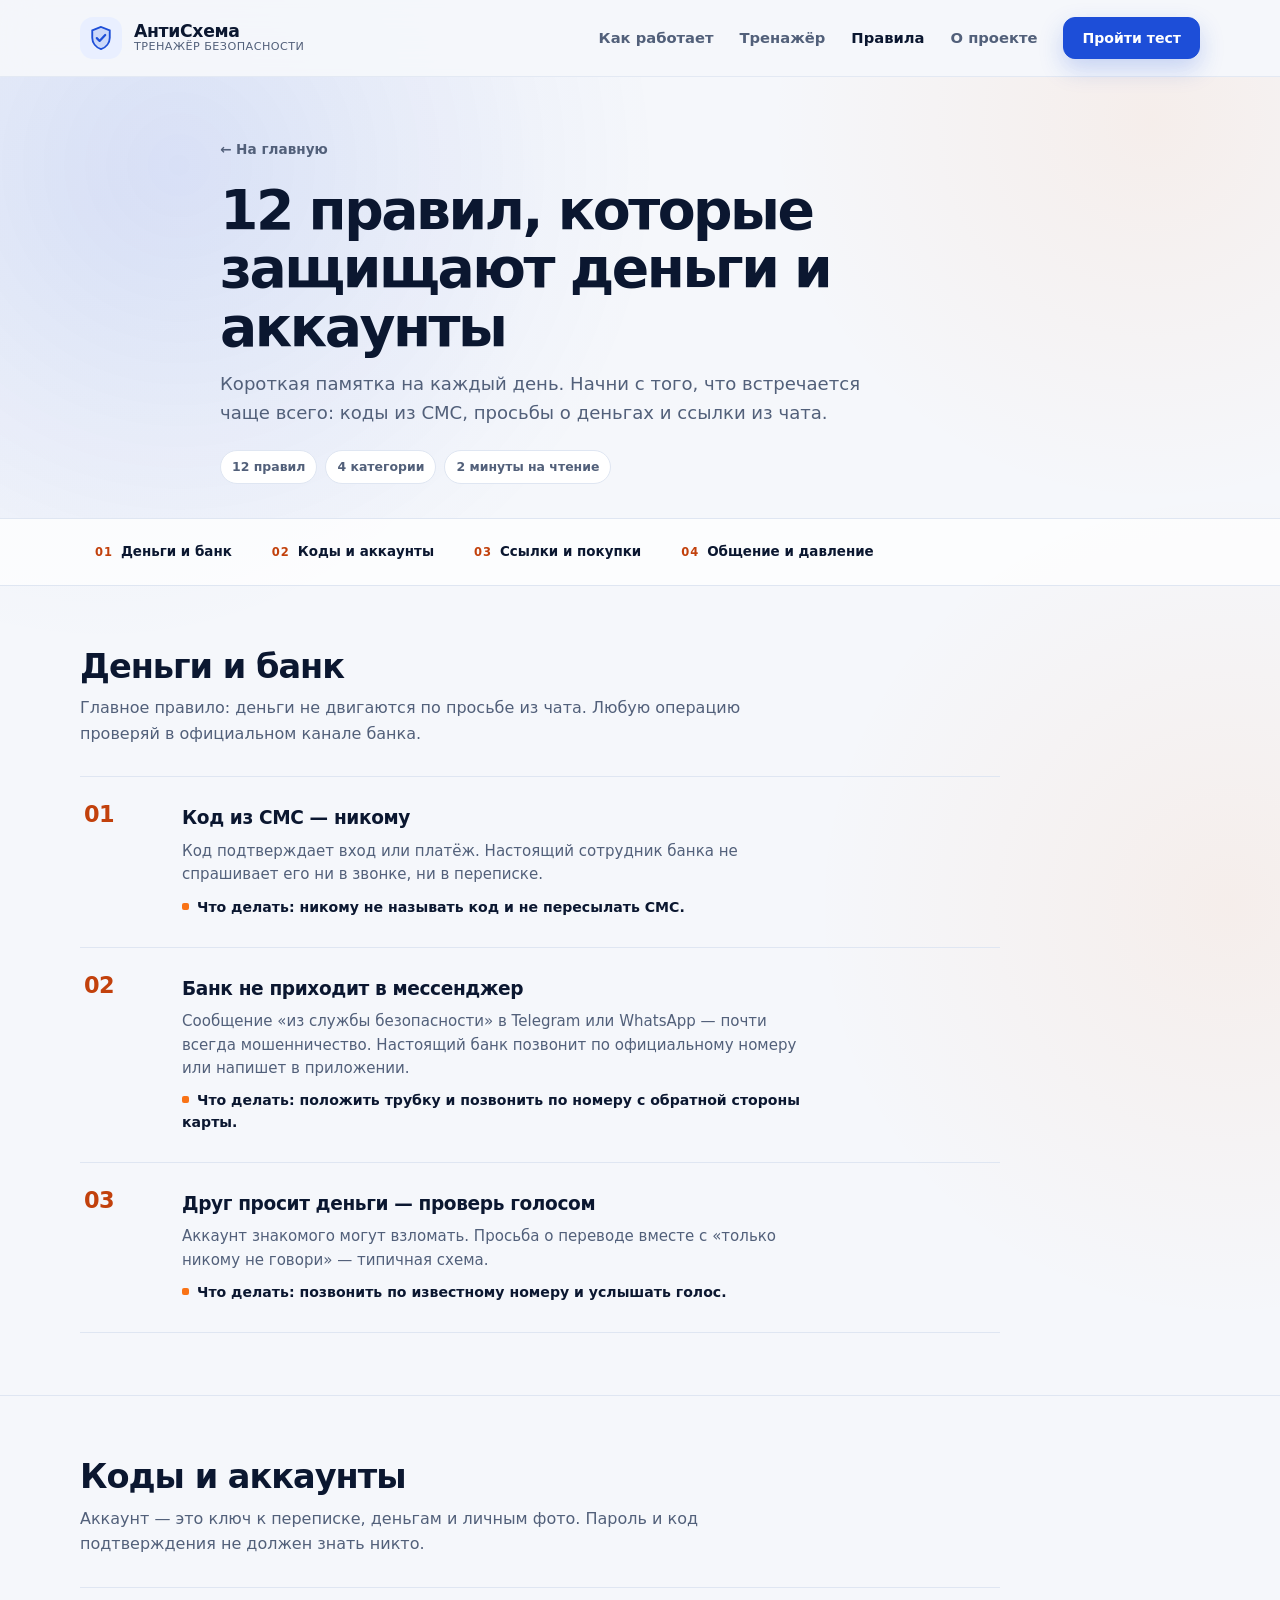
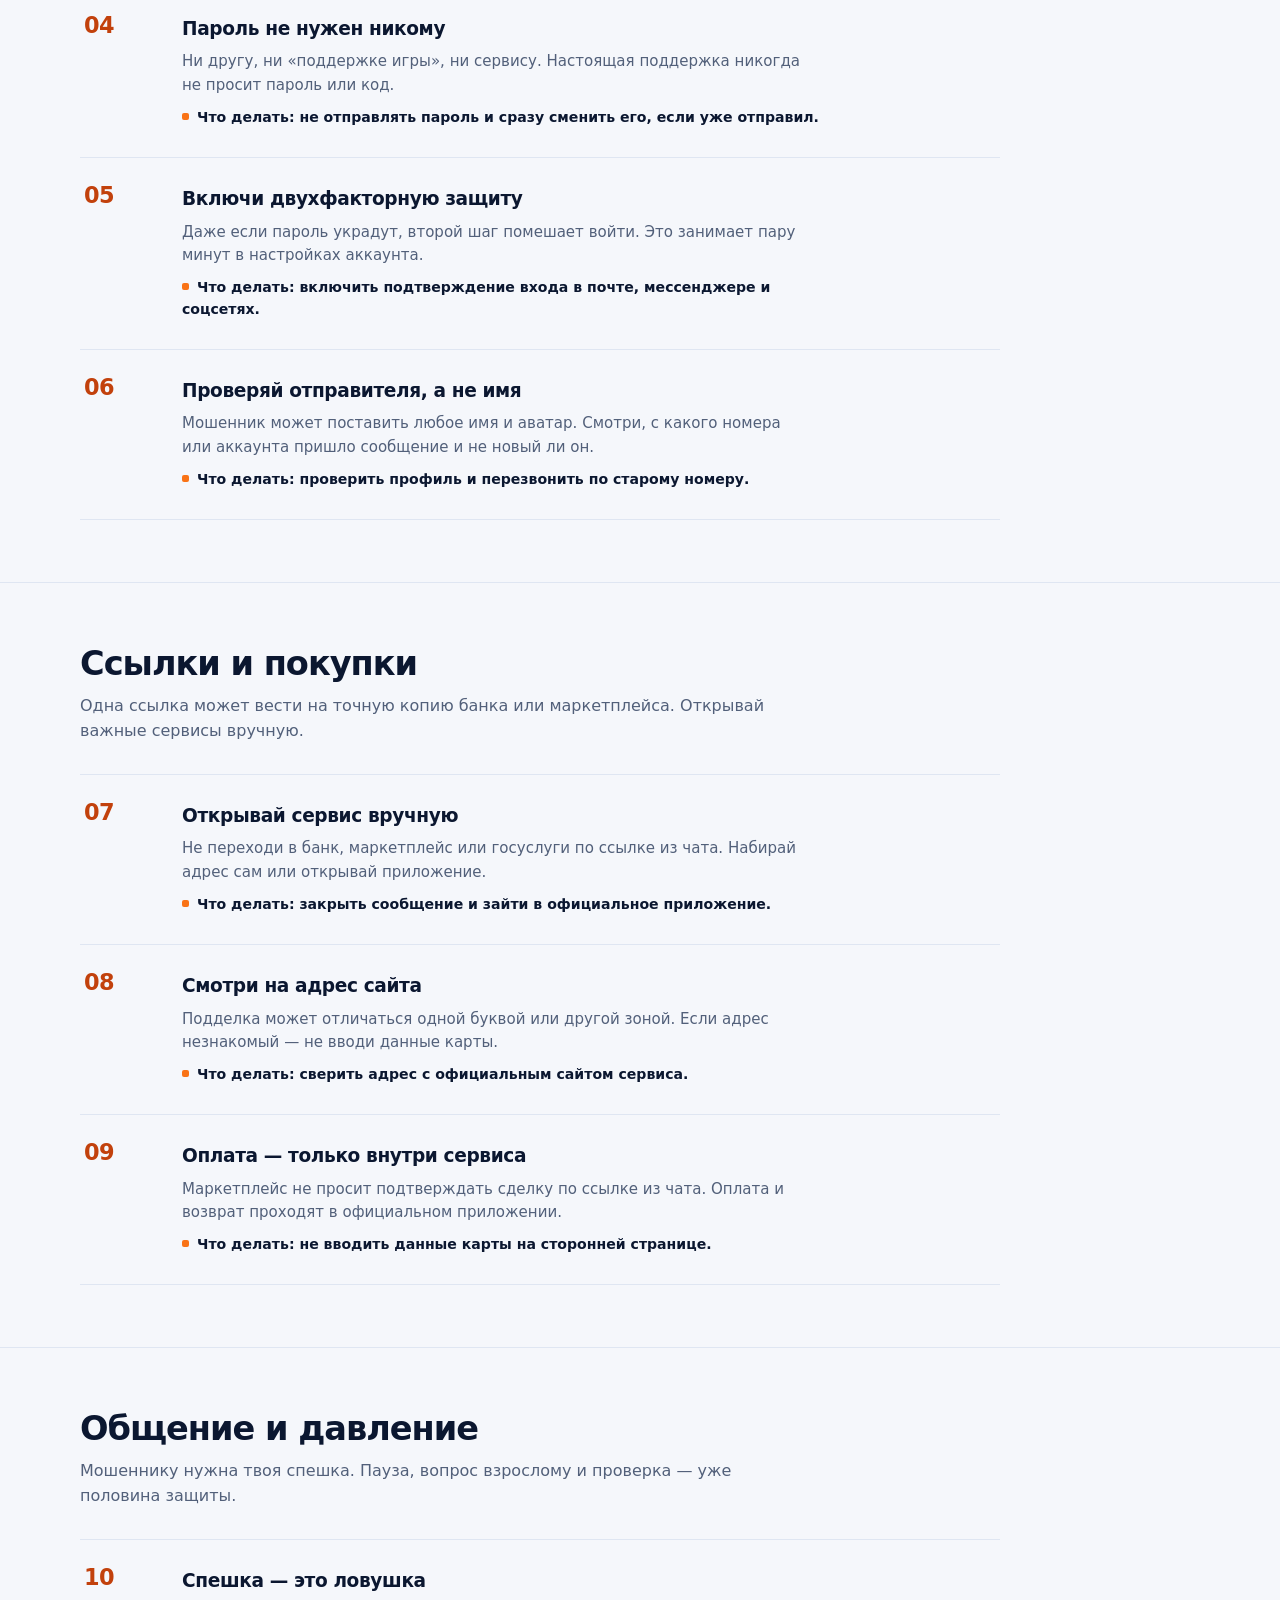
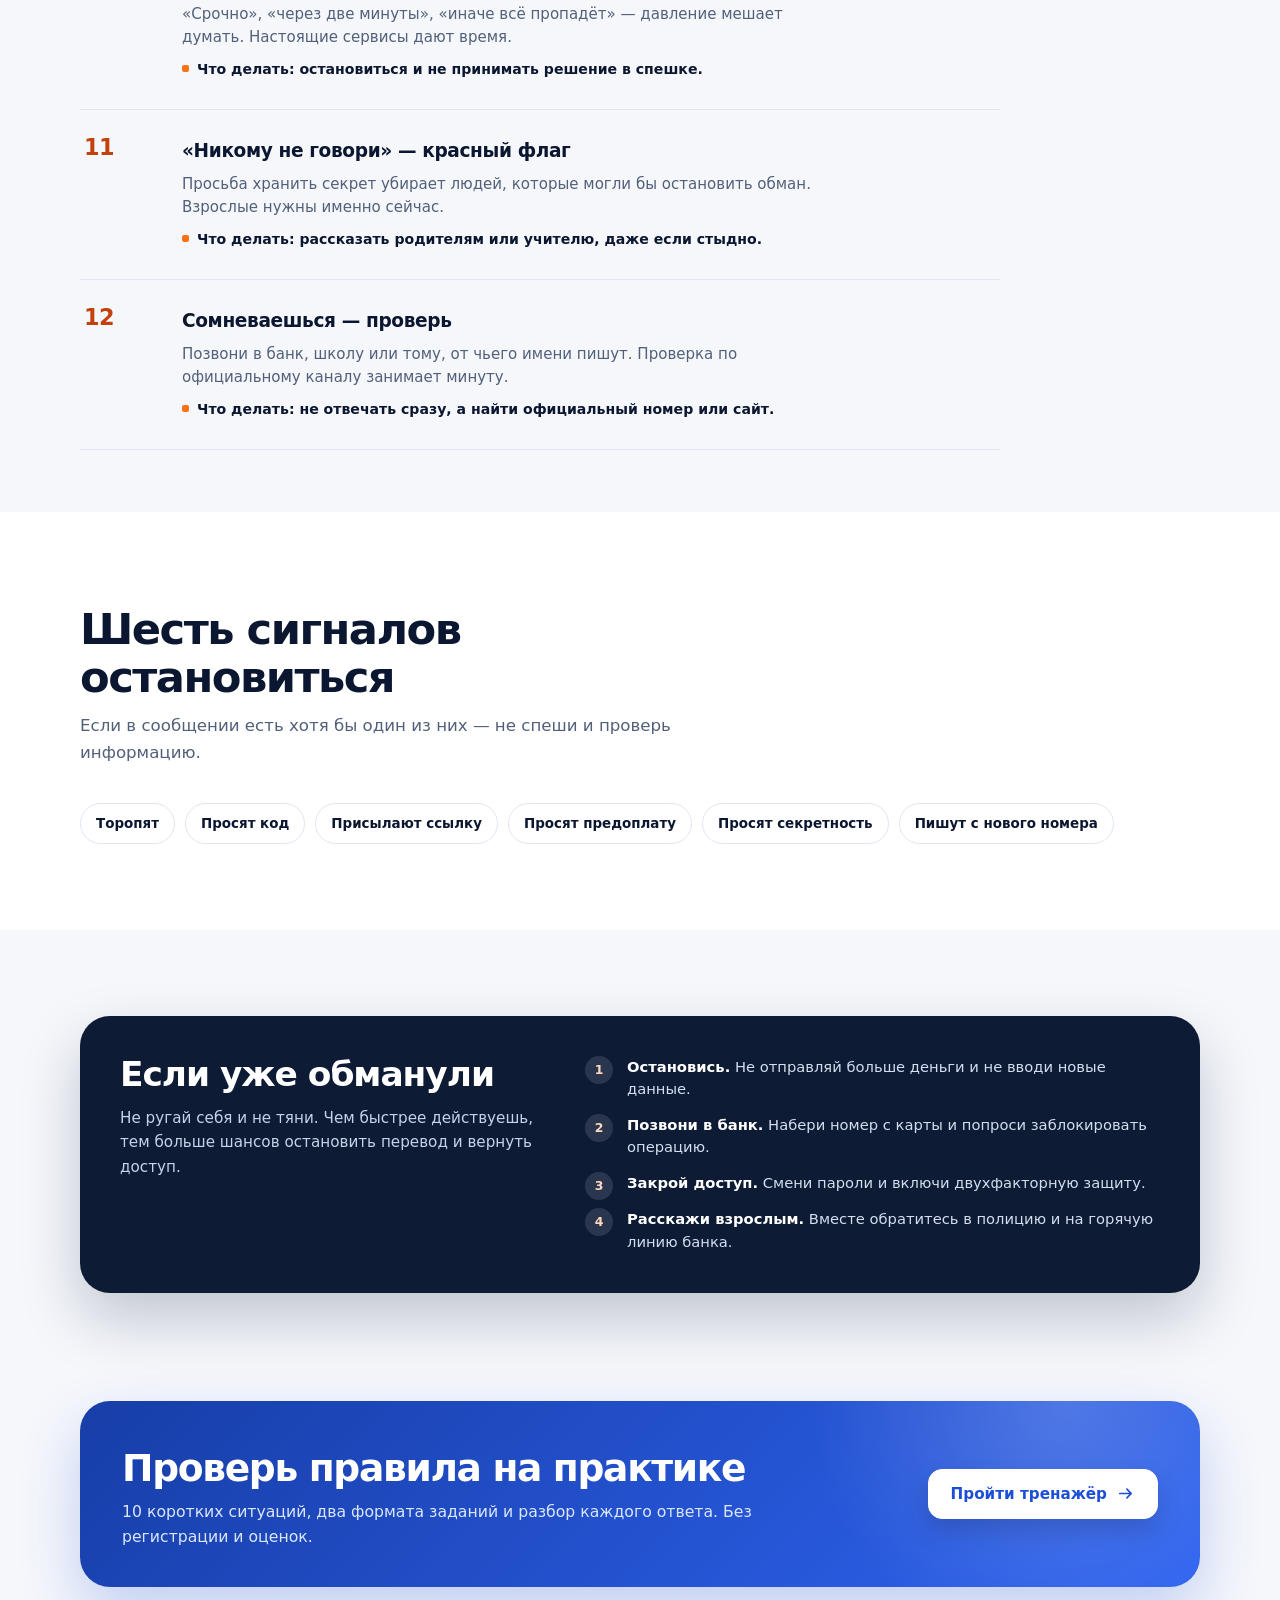
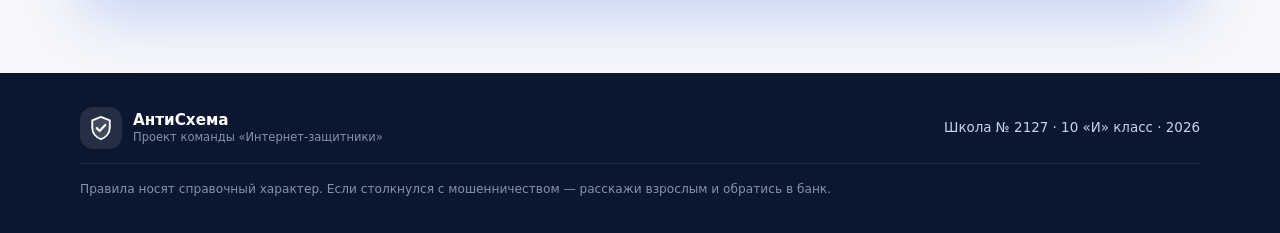
==== rules.html @ fe787a59 "deploy: update site with 10 scenarios and rules page" ====
<!DOCTYPE html>
<html lang="ru">
<head>
  <meta charset="UTF-8">
  <meta name="viewport" content="width=device-width, initial-scale=1">
  <meta name="description" content="АнтиСхема — 12 правил защиты от интернет-мошенников: деньги, коды, ссылки и давление. Что делать, если уже обманули.">
  <meta name="theme-color" content="#1d4ed8">
  <title>Правила защиты — АнтиСхема</title>
  <link rel="icon" href="assets/favicon.svg" type="image/svg+xml">
  <link rel="stylesheet" href="css/styles.css">
</head>
<body>
  <a class="skip-link" href="#rules">Перейти к правилам</a>

  <header class="site-header">
    <div class="container header-inner">
      <a class="brand" href="index.html" aria-label="АнтиСхема — на главную">
        <span class="brand-mark" aria-hidden="true">
          <svg viewBox="0 0 24 24" fill="none">
            <path d="M12 2.5 4.5 5.5v6.2c0 4.6 3.2 8.4 7.5 9.8 4.3-1.4 7.5-5.2 7.5-9.8V5.5L12 2.5Z" fill="currentColor" opacity=".14"/>
            <path d="M12 2.5 4.5 5.5v6.2c0 4.6 3.2 8.4 7.5 9.8 4.3-1.4 7.5-5.2 7.5-9.8V5.5L12 2.5Z" stroke="currentColor" stroke-width="1.6"/>
            <path d="m8.4 12.1 2.4 2.4 4.8-5.1" stroke="currentColor" stroke-width="1.9" stroke-linecap="round" stroke-linejoin="round"/>
          </svg>
        </span>
        <span class="brand-text">
          <strong>АнтиСхема</strong>
          <small>тренажёр безопасности</small>
        </span>
      </a>

      <button class="nav-toggle" type="button" aria-expanded="false" aria-controls="site-nav" aria-label="Открыть меню">
        <span></span><span></span><span></span>
      </button>

      <nav class="site-nav" id="site-nav" aria-label="Основная навигация">
        <a href="index.html#how">Как работает</a>
        <a href="trainer.html">Тренажёр</a>
        <a href="rules.html" aria-current="page">Правила</a>
        <a href="index.html#about">О проекте</a>
        <a class="button button-small" href="trainer.html">Пройти тест</a>
      </nav>
    </div>
  </header>

  <main id="top">
    <section class="page-hero rules-hero">
      <div class="container page-hero-inner">
        <a class="back-link" href="index.html">← На главную</a>
        <h1>12 правил, которые защищают деньги и аккаунты</h1>
        <p class="lead">Короткая памятка на каждый день. Начни с того, что встречается чаще всего: коды из СМС, просьбы о деньгах и ссылки из чата.</p>
        <div class="page-hero-meta">
          <span>12 правил</span>
          <span>4 категории</span>
          <span>2 минуты на чтение</span>
        </div>
      </div>
    </section>

    <nav class="rules-toc" aria-label="Категории правил">
      <div class="container rules-toc-inner">
        <a href="#money"><span>01</span> Деньги и банк</a>
        <a href="#accounts"><span>02</span> Коды и аккаунты</a>
        <a href="#links"><span>03</span> Ссылки и покупки</a>
        <a href="#pressure"><span>04</span> Общение и давление</a>
      </div>
    </nav>

    <div id="rules">
      <section class="section rules-section" id="money">
        <div class="container">
          <div class="rules-head">
            <h2>Деньги и банк</h2>
            <p>Главное правило: деньги не двигаются по просьбе из чата. Любую операцию проверяй в официальном канале банка.</p>
          </div>
          <div class="rule-list">
            <article class="rule-card">
              <span class="rule-number">01</span>
              <div class="rule-body">
                <h3>Код из СМС — никому</h3>
                <p>Код подтверждает вход или платёж. Настоящий сотрудник банка не спрашивает его ни в звонке, ни в переписке.</p>
                <p class="rule-action">Что делать: никому не называть код и не пересылать СМС.</p>
              </div>
            </article>
            <article class="rule-card">
              <span class="rule-number">02</span>
              <div class="rule-body">
                <h3>Банк не приходит в мессенджер</h3>
                <p>Сообщение «из службы безопасности» в Telegram или WhatsApp — почти всегда мошенничество. Настоящий банк позвонит по официальному номеру или напишет в приложении.</p>
                <p class="rule-action">Что делать: положить трубку и позвонить по номеру с обратной стороны карты.</p>
              </div>
            </article>
            <article class="rule-card">
              <span class="rule-number">03</span>
              <div class="rule-body">
                <h3>Друг просит деньги — проверь голосом</h3>
                <p>Аккаунт знакомого могут взломать. Просьба о переводе вместе с «только никому не говори» — типичная схема.</p>
                <p class="rule-action">Что делать: позвонить по известному номеру и услышать голос.</p>
              </div>
            </article>
          </div>
        </div>
      </section>

      <section class="section rules-section" id="accounts">
        <div class="container">
          <div class="rules-head">
            <h2>Коды и аккаунты</h2>
            <p>Аккаунт — это ключ к переписке, деньгам и личным фото. Пароль и код подтверждения не должен знать никто.</p>
          </div>
          <div class="rule-list">
            <article class="rule-card">
              <span class="rule-number">04</span>
              <div class="rule-body">
                <h3>Пароль не нужен никому</h3>
                <p>Ни другу, ни «поддержке игры», ни сервису. Настоящая поддержка никогда не просит пароль или код.</p>
                <p class="rule-action">Что делать: не отправлять пароль и сразу сменить его, если уже отправил.</p>
              </div>
            </article>
            <article class="rule-card">
              <span class="rule-number">05</span>
              <div class="rule-body">
                <h3>Включи двухфакторную защиту</h3>
                <p>Даже если пароль украдут, второй шаг помешает войти. Это занимает пару минут в настройках аккаунта.</p>
                <p class="rule-action">Что делать: включить подтверждение входа в почте, мессенджере и соцсетях.</p>
              </div>
            </article>
            <article class="rule-card">
              <span class="rule-number">06</span>
              <div class="rule-body">
                <h3>Проверяй отправителя, а не имя</h3>
                <p>Мошенник может поставить любое имя и аватар. Смотри, с какого номера или аккаунта пришло сообщение и не новый ли он.</p>
                <p class="rule-action">Что делать: проверить профиль и перезвонить по старому номеру.</p>
              </div>
            </article>
          </div>
        </div>
      </section>

      <section class="section rules-section" id="links">
        <div class="container">
          <div class="rules-head">
            <h2>Ссылки и покупки</h2>
            <p>Одна ссылка может вести на точную копию банка или маркетплейса. Открывай важные сервисы вручную.</p>
          </div>
          <div class="rule-list">
            <article class="rule-card">
              <span class="rule-number">07</span>
              <div class="rule-body">
                <h3>Открывай сервис вручную</h3>
                <p>Не переходи в банк, маркетплейс или госуслуги по ссылке из чата. Набирай адрес сам или открывай приложение.</p>
                <p class="rule-action">Что делать: закрыть сообщение и зайти в официальное приложение.</p>
              </div>
            </article>
            <article class="rule-card">
              <span class="rule-number">08</span>
              <div class="rule-body">
                <h3>Смотри на адрес сайта</h3>
                <p>Подделка может отличаться одной буквой или другой зоной. Если адрес незнакомый — не вводи данные карты.</p>
                <p class="rule-action">Что делать: сверить адрес с официальным сайтом сервиса.</p>
              </div>
            </article>
            <article class="rule-card">
              <span class="rule-number">09</span>
              <div class="rule-body">
                <h3>Оплата — только внутри сервиса</h3>
                <p>Маркетплейс не просит подтверждать сделку по ссылке из чата. Оплата и возврат проходят в официальном приложении.</p>
                <p class="rule-action">Что делать: не вводить данные карты на сторонней странице.</p>
              </div>
            </article>
          </div>
        </div>
      </section>

      <section class="section rules-section" id="pressure">
        <div class="container">
          <div class="rules-head">
            <h2>Общение и давление</h2>
            <p>Мошеннику нужна твоя спешка. Пауза, вопрос взрослому и проверка — уже половина защиты.</p>
          </div>
          <div class="rule-list">
            <article class="rule-card">
              <span class="rule-number">10</span>
              <div class="rule-body">
                <h3>Спешка — это ловушка</h3>
                <p>«Срочно», «через две минуты», «иначе всё пропадёт» — давление мешает думать. Настоящие сервисы дают время.</p>
                <p class="rule-action">Что делать: остановиться и не принимать решение в спешке.</p>
              </div>
            </article>
            <article class="rule-card">
              <span class="rule-number">11</span>
              <div class="rule-body">
                <h3>«Никому не говори» — красный флаг</h3>
                <p>Просьба хранить секрет убирает людей, которые могли бы остановить обман. Взрослые нужны именно сейчас.</p>
                <p class="rule-action">Что делать: рассказать родителям или учителю, даже если стыдно.</p>
              </div>
            </article>
            <article class="rule-card">
              <span class="rule-number">12</span>
              <div class="rule-body">
                <h3>Сомневаешься — проверь</h3>
                <p>Позвони в банк, школу или тому, от чьего имени пишут. Проверка по официальному каналу занимает минуту.</p>
                <p class="rule-action">Что делать: не отвечать сразу, а найти официальный номер или сайт.</p>
              </div>
            </article>
          </div>
        </div>
      </section>
    </div>

    <section class="section flags-section" id="flags">
      <div class="container">
        <div class="section-head">
          <h2>Шесть сигналов остановиться</h2>
          <p>Если в сообщении есть хотя бы один из них — не спеши и проверь информацию.</p>
        </div>
        <ul class="flags-strip">
          <li>Торопят</li>
          <li>Просят код</li>
          <li>Присылают ссылку</li>
          <li>Просят предоплату</li>
          <li>Просят секретность</li>
          <li>Пишут с нового номера</li>
        </ul>
      </div>
    </section>

    <section class="section emergency-section" id="emergency">
      <div class="container">
        <div class="emergency-panel">
          <div class="emergency-copy">
            <h2>Если уже обманули</h2>
            <p>Не ругай себя и не тяни. Чем быстрее действуешь, тем больше шансов остановить перевод и вернуть доступ.</p>
          </div>
          <ol class="emergency-steps">
            <li><strong>Остановись.</strong> Не отправляй больше деньги и не вводи новые данные.</li>
            <li><strong>Позвони в банк.</strong> Набери номер с карты и попроси заблокировать операцию.</li>
            <li><strong>Закрой доступ.</strong> Смени пароли и включи двухфакторную защиту.</li>
            <li><strong>Расскажи взрослым.</strong> Вместе обратитесь в полицию и на горячую линию банка.</li>
          </ol>
        </div>
      </div>
    </section>

    <section class="section cta-section">
      <div class="container">
        <div class="cta-panel">
          <div class="cta-copy">
            <h2>Проверь правила на практике</h2>
            <p>10 коротких ситуаций, два формата заданий и разбор каждого ответа. Без регистрации и оценок.</p>
          </div>
          <a class="button" href="trainer.html">
            Пройти тренажёр
            <svg viewBox="0 0 20 20" fill="none" aria-hidden="true"><path d="M4 10h12m0 0-4.5-4.5M16 10l-4.5 4.5" stroke="currentColor" stroke-width="1.8" stroke-linecap="round" stroke-linejoin="round"/></svg>
          </a>
        </div>
      </div>
    </section>
  </main>

  <footer class="site-footer">
    <div class="container footer-inner">
      <div class="footer-brand">
        <span class="brand-mark" aria-hidden="true">
          <svg viewBox="0 0 24 24" fill="none">
            <path d="M12 2.5 4.5 5.5v6.2c0 4.6 3.2 8.4 7.5 9.8 4.3-1.4 7.5-5.2 7.5-9.8V5.5L12 2.5Z" fill="currentColor" opacity=".14"/>
            <path d="M12 2.5 4.5 5.5v6.2c0 4.6 3.2 8.4 7.5 9.8 4.3-1.4 7.5-5.2 7.5-9.8V5.5L12 2.5Z" stroke="currentColor" stroke-width="1.6"/>
            <path d="m8.4 12.1 2.4 2.4 4.8-5.1" stroke="currentColor" stroke-width="1.9" stroke-linecap="round" stroke-linejoin="round"/>
          </svg>
        </span>
        <div><strong>АнтиСхема</strong><small>Проект команды «Интернет-защитники»</small></div>
      </div>
      <p>Школа № 2127 · 10 «И» класс · 2026</p>
      <p class="footer-note">Правила носят справочный характер. Если столкнулся с мошенничеством — расскажи взрослым и обратись в банк.</p>
    </div>
  </footer>

  <script src="js/site.js"></script>
</body>
</html>
---- css/styles.css ----
/* ============================================================
   АнтиСхема — тренажёр против интернет-мошенничества
   ============================================================ */

:root {
  --bg: #f5f7fb;
  --surface: #ffffff;
  --ink: #0b1730;
  --muted: #52607a;
  --line: #dfe6f2;
  --primary: #1d4ed8;
  --primary-dark: #173ea8;
  --primary-soft: #e9efff;
  --accent: #f97316;
  --accent-ink: #c2410c;
  --accent-soft: #fff1e6;
  --success: #0f7a57;
  --success-soft: #e6f7f0;
  --danger: #bf3a2b;
  --danger-soft: #fdeceb;
  --shadow: 0 20px 55px rgba(11, 23, 48, 0.09);
  --shadow-sm: 0 8px 24px rgba(11, 23, 48, 0.06);
  --radius-lg: 30px;
  --radius-md: 20px;
  --radius-sm: 14px;
  --container: 1120px;
  --font: "Segoe UI", system-ui, -apple-system, "Helvetica Neue", Arial, sans-serif;
}

*,
*::before,
*::after {
  box-sizing: border-box;
}

html {
  scroll-behavior: smooth;
}

body {
  margin: 0;
  font-family: var(--font);
  color: var(--ink);
  background:
    radial-gradient(circle at 8% 4%, rgba(29, 78, 216, 0.06), transparent 28rem),
    radial-gradient(circle at 96% 18%, rgba(249, 115, 22, 0.07), transparent 26rem),
    var(--bg);
  line-height: 1.6;
  -webkit-font-smoothing: antialiased;
  text-rendering: optimizeLegibility;
}

img,
svg {
  display: block;
  max-width: 100%;
}

a {
  color: var(--primary);
  text-decoration: none;
}

a:hover {
  text-decoration: underline;
}

h1,
h2,
h3,
h4,
p,
dl,
dd,
ol,
ul {
  margin: 0;
}

ul,
ol {
  padding: 0;
  list-style: none;
}

button,
input,
textarea,
select {
  font: inherit;
}

:focus-visible {
  outline: 3px solid rgba(29, 78, 216, 0.4);
  outline-offset: 3px;
  border-radius: 6px;
}

.container {
  width: min(100% - 40px, var(--container));
  margin-inline: auto;
}

.skip-link {
  position: fixed;
  top: 12px;
  left: 12px;
  z-index: 100;
  padding: 10px 16px;
  border-radius: 10px;
  background: var(--ink);
  color: #fff;
  transform: translateY(-150%);
  transition: transform 0.2s ease;
}

.skip-link:focus {
  transform: translateY(0);
}

/* ---------- Header ---------- */

.site-header {
  position: sticky;
  top: 0;
  z-index: 50;
  background: rgba(245, 247, 251, 0.86);
  border-bottom: 1px solid rgba(223, 230, 242, 0.8);
  backdrop-filter: blur(16px);
}

.header-inner {
  position: relative;
  display: flex;
  align-items: center;
  justify-content: space-between;
  min-height: 76px;
  gap: 24px;
}

.brand {
  display: inline-flex;
  align-items: center;
  gap: 12px;
  color: var(--ink);
  text-decoration: none;
}

.brand:hover {
  text-decoration: none;
}

.brand-mark {
  display: grid;
  place-items: center;
  width: 42px;
  height: 42px;
  border-radius: 13px;
  background: var(--primary-soft);
  color: var(--primary);
  flex: 0 0 auto;
}

.brand-mark svg {
  width: 28px;
  height: 28px;
}

.brand-text {
  display: grid;
  line-height: 1.15;
}

.brand-text strong {
  font-size: 1.08rem;
  letter-spacing: -0.02em;
}

.brand-text small {
  color: var(--muted);
  font-size: 0.7rem;
  letter-spacing: 0.04em;
  text-transform: uppercase;
}

.site-nav {
  display: flex;
  align-items: center;
  gap: 26px;
}

.site-nav a:not(.button) {
  color: var(--muted);
  font-size: 0.92rem;
  font-weight: 600;
  text-decoration: none;
  transition: color 0.2s ease;
}

.site-nav a:not(.button):hover {
  color: var(--ink);
}

.site-nav a[aria-current="page"] {
  color: var(--ink);
  font-weight: 800;
}

.nav-toggle {
  display: none;
  width: 44px;
  height: 44px;
  border: 1px solid var(--line);
  border-radius: 12px;
  background: var(--surface);
  cursor: pointer;
  padding: 11px;
  flex-direction: column;
  justify-content: center;
  gap: 5px;
}

.nav-toggle span {
  display: block;
  height: 2px;
  width: 100%;
  border-radius: 2px;
  background: var(--ink);
  transition: transform 0.2s ease, opacity 0.2s ease;
}

.nav-toggle[aria-expanded="true"] span:nth-child(1) {
  transform: translateY(7px) rotate(45deg);
}

.nav-toggle[aria-expanded="true"] span:nth-child(2) {
  opacity: 0;
}

.nav-toggle[aria-expanded="true"] span:nth-child(3) {
  transform: translateY(-7px) rotate(-45deg);
}

/* ---------- Buttons ---------- */

.button {
  display: inline-flex;
  align-items: center;
  justify-content: center;
  gap: 9px;
  min-height: 50px;
  padding: 13px 22px;
  border: 1.5px solid var(--primary);
  border-radius: 14px;
  background: var(--primary);
  color: #fff;
  font-size: 0.95rem;
  font-weight: 700;
  line-height: 1.2;
  text-decoration: none;
  cursor: pointer;
  transition: transform 0.2s ease, box-shadow 0.2s ease, background 0.2s ease;
  box-shadow: 0 10px 24px rgba(29, 78, 216, 0.22);
}

.button:hover {
  background: var(--primary-dark);
  border-color: var(--primary-dark);
  transform: translateY(-2px);
  text-decoration: none;
  box-shadow: 0 14px 30px rgba(29, 78, 216, 0.28);
}

.button svg {
  width: 19px;
  height: 19px;
  flex: 0 0 auto;
}

.button-ghost {
  background: transparent;
  color: var(--ink);
  border-color: var(--line);
  box-shadow: none;
}

.button-ghost:hover {
  background: var(--surface);
  color: var(--primary);
  border-color: var(--primary);
  box-shadow: var(--shadow-sm);
}

.button-small {
  min-height: 42px;
  padding: 10px 18px;
  font-size: 0.88rem;
  border-radius: 12px;
}

/* ---------- Shared section styles ---------- */

.section {
  padding: 86px 0;
  scroll-margin-top: 84px;
}

.section-head {
  max-width: 680px;
  margin-bottom: 36px;
}

.section-head h2 {
  font-size: clamp(1.85rem, 3.6vw, 2.7rem);
  line-height: 1.1;
  letter-spacing: -0.035em;
  margin: 8px 0 12px;
}

.section-head p:not(.eyebrow) {
  color: var(--muted);
  font-size: 1.04rem;
}

.section-cta {
  margin-top: 28px;
}

.eyebrow {
  display: inline-flex;
  align-items: center;
  gap: 8px;
  color: var(--primary);
  font-size: 0.74rem;
  font-weight: 800;
  letter-spacing: 0.12em;
  text-transform: uppercase;
}

.pulse-dot {
  position: relative;
  width: 8px;
  height: 8px;
  border-radius: 50%;
  background: var(--accent);
  box-shadow: 0 0 0 0 rgba(249, 115, 22, 0.45);
  animation: pulse 2.4s infinite;
}

/* ---------- Hero ---------- */

.hero {
  position: relative;
  padding: 78px 0 86px;
  overflow: hidden;
}

.hero::before {
  content: "";
  position: absolute;
  inset: 0;
  background-image:
    linear-gradient(rgba(29, 78, 216, 0.035) 1px, transparent 1px),
    linear-gradient(90deg, rgba(29, 78, 216, 0.035) 1px, transparent 1px);
  background-size: 46px 46px;
  mask-image: radial-gradient(circle at 60% 40%, #000 10%, transparent 68%);
  pointer-events: none;
}

.hero-grid {
  position: relative;
  display: grid;
  grid-template-columns: 1.06fr 0.94fr;
  align-items: center;
  gap: 54px;
}

.hero-copy h1 {
  max-width: 680px;
  margin: 18px 0 20px;
  font-size: clamp(2.55rem, 5.2vw, 3.95rem);
  line-height: 1.04;
  letter-spacing: -0.05em;
}

.hero-copy h1 .accent {
  color: var(--accent-ink);
  white-space: nowrap;
}

.lead {
  max-width: 570px;
  color: var(--muted);
  font-size: 1.13rem;
}

.hero-actions {
  display: flex;
  flex-wrap: wrap;
  gap: 12px;
  margin-top: 30px;
}

.hero-stats {
  display: flex;
  flex-wrap: wrap;
  gap: 0;
  margin-top: 42px;
}

.hero-stats div {
  padding-right: 30px;
  margin-right: 30px;
  border-right: 1px solid var(--line);
}

.hero-stats div:last-child {
  padding-right: 0;
  margin-right: 0;
  border-right: 0;
}

.hero-stats dt {
  font-size: 1.9rem;
  font-weight: 800;
  line-height: 1;
  letter-spacing: -0.04em;
}

.hero-stats dd {
  margin-top: 6px;
  color: var(--muted);
  font-size: 0.8rem;
}

/* ---------- Hero visual ---------- */

.hero-visual {
  position: relative;
  display: grid;
  place-items: center;
  min-height: 540px;
}

.hero-glow {
  position: absolute;
  width: 380px;
  height: 380px;
  border-radius: 50%;
  background: radial-gradient(circle, rgba(29, 78, 216, 0.18), rgba(29, 78, 216, 0) 68%);
  filter: blur(8px);
}

.phone {
  position: relative;
  width: 286px;
  height: 556px;
  padding: 11px;
  border-radius: 40px;
  background: #0c162b;
  border: 3px solid #1b2c4e;
  box-shadow: 0 38px 80px rgba(11, 23, 48, 0.3), 0 4px 0 rgba(255, 255, 255, 0.1) inset;
  transform: rotate(-4deg);
}

.phone-notch {
  position: absolute;
  top: 11px;
  left: 50%;
  transform: translateX(-50%);
  width: 108px;
  height: 20px;
  border-radius: 0 0 14px 14px;
  background: #0c162b;
  z-index: 2;
}

.phone-screen {
  display: flex;
  flex-direction: column;
  height: 100%;
  padding: 30px 14px 16px;
  border-radius: 30px;
  background: #f2f6fd;
  overflow: hidden;
}

.phone-status {
  display: flex;
  justify-content: space-between;
  color: #5f6d86;
  font-size: 0.62rem;
  font-weight: 700;
  letter-spacing: 0.04em;
  padding: 0 8px;
}

.phone-contact {
  display: flex;
  align-items: center;
  gap: 9px;
  margin-top: 16px;
  padding-bottom: 12px;
  border-bottom: 1px solid #dde6f4;
}

.phone-contact div {
  display: grid;
  line-height: 1.2;
}

.phone-contact strong {
  font-size: 0.72rem;
}

.phone-contact small {
  color: #5f6d86;
  font-size: 0.6rem;
}

.avatar {
  display: grid;
  place-items: center;
  width: 38px;
  height: 38px;
  border-radius: 50%;
  background: var(--primary-soft);
  color: var(--primary);
  font-size: 0.78rem;
  font-weight: 800;
  flex: 0 0 auto;
}

.avatar-sm {
  width: 30px;
  height: 30px;
  font-size: 0.7rem;
  background: #fff;
  border: 1px solid #dbe4f3;
}

.phone-chat {
  display: flex;
  flex-direction: column;
  gap: 9px;
  margin-top: 18px;
}

.bubble {
  max-width: 88%;
  padding: 10px 12px;
  border-radius: 14px;
  font-size: 0.74rem;
  line-height: 1.4;
}

.bubble-them {
  align-self: flex-start;
  background: #fff;
  border: 1px solid #e0e8f5;
  border-bottom-left-radius: 4px;
  box-shadow: 0 3px 10px rgba(11, 23, 48, 0.04);
}

.bubble-me {
  align-self: flex-end;
  background: var(--primary);
  color: #fff;
  border-bottom-right-radius: 4px;
  box-shadow: 0 5px 14px rgba(29, 78, 216, 0.24);
}

.phone-verdict {
  display: flex;
  align-items: center;
  gap: 8px;
  margin-top: auto;
  padding: 9px 10px;
  border: 1px solid #c8eadc;
  border-radius: 11px;
  background: var(--success-soft);
  color: var(--success);
  font-size: 0.66rem;
  font-weight: 700;
  line-height: 1.25;
}

.mini-check {
  display: grid;
  place-items: center;
  width: 22px;
  height: 22px;
  border-radius: 50%;
  background: var(--success);
  color: #fff;
  flex: 0 0 auto;
}

.mini-check svg {
  width: 13px;
  height: 13px;
}

.float-card {
  position: absolute;
  display: flex;
  align-items: center;
  gap: 10px;
  padding: 11px 14px;
  border-radius: 15px;
  background: rgba(255, 255, 255, 0.92);
  border: 1px solid rgba(223, 230, 242, 0.9);
  box-shadow: var(--shadow);
  backdrop-filter: blur(10px);
  animation: float 6s ease-in-out infinite;
}

.float-card div {
  display: grid;
  line-height: 1.25;
}

.float-card strong {
  font-size: 0.76rem;
}

.float-card small {
  color: var(--muted);
  font-size: 0.65rem;
}

.float-card-a {
  top: 64px;
  left: -8px;
}

.float-card-b {
  right: -14px;
  bottom: 80px;
  animation-delay: -3s;
}

.float-icon {
  display: grid;
  place-items: center;
  width: 34px;
  height: 34px;
  border-radius: 10px;
  flex: 0 0 auto;
}

.float-icon svg {
  width: 19px;
  height: 19px;
}

.float-icon-blue {
  background: var(--primary-soft);
  color: var(--primary);
}

.float-icon-orange {
  background: var(--accent-soft);
  color: var(--accent-ink);
}

/* ---------- Steps ---------- */

.steps {
  display: grid;
  grid-template-columns: repeat(3, 1fr);
  gap: 18px;
  counter-reset: step;
}

.step-card {
  position: relative;
  padding: 30px 26px 26px;
  border: 1px solid var(--line);
  border-radius: var(--radius-md);
  background: var(--surface);
  box-shadow: var(--shadow-sm);
  overflow: hidden;
  transition: transform 0.25s ease, box-shadow 0.25s ease;
}

.step-card:hover {
  transform: translateY(-4px);
  box-shadow: var(--shadow);
}

.step-num {
  display: block;
  margin-bottom: 26px;
  color: var(--primary);
  font-size: 0.78rem;
  font-weight: 800;
  letter-spacing: 0.14em;
}

.step-card h3 {
  margin-bottom: 8px;
  font-size: 1.18rem;
  letter-spacing: -0.02em;
}

.step-card p {
  color: var(--muted);
  font-size: 0.94rem;
}

/* ---------- Home CTA and trainer page ---------- */

.cta-section {
  padding-top: 22px;
  padding-bottom: 86px;
}

.cta-panel {
  display: flex;
  align-items: center;
  justify-content: space-between;
  gap: 32px;
  padding: 38px 42px;
  border-radius: var(--radius-lg);
  background:
    radial-gradient(circle at 88% 0%, rgba(255, 255, 255, 0.18), transparent 16rem),
    linear-gradient(135deg, #173ea8, #2f63f0);
  color: #fff;
  box-shadow: 0 26px 60px rgba(29, 78, 216, 0.24);
}

.cta-copy {
  max-width: 650px;
}

.cta-panel .eyebrow {
  color: #ffd9bf;
}

.cta-panel h2 {
  margin: 8px 0 10px;
  color: #fff;
  font-size: clamp(1.65rem, 3vw, 2.35rem);
  line-height: 1.12;
  letter-spacing: -0.035em;
}

.cta-panel p:not(.eyebrow) {
  color: #dbe6ff;
  font-size: 0.98rem;
}

.cta-panel .button {
  flex: 0 0 auto;
  background: #fff;
  border-color: #fff;
  color: var(--primary);
  box-shadow: 0 12px 26px rgba(0, 0, 0, 0.15);
}

.cta-panel .button:hover {
  background: #eef3ff;
  border-color: #eef3ff;
  color: var(--primary-dark);
}

.page-hero {
  padding: 62px 0 20px;
  background:
    radial-gradient(circle at 14% 20%, rgba(29, 78, 216, 0.09), transparent 30rem),
    radial-gradient(circle at 90% 10%, rgba(249, 115, 22, 0.07), transparent 24rem);
}

.page-hero-inner {
  max-width: 840px;
}

.back-link {
  display: flex;
  width: fit-content;
  align-items: center;
  gap: 6px;
  margin-bottom: 20px;
  color: var(--muted);
  font-size: 0.85rem;
  font-weight: 600;
  text-decoration: none;
}

.back-link:hover {
  color: var(--primary);
  text-decoration: none;
}

.page-hero h1 {
  margin: 10px 0 14px;
  font-size: clamp(2.1rem, 4.5vw, 3.45rem);
  line-height: 1.06;
  letter-spacing: -0.045em;
}

.page-hero .lead {
  max-width: 690px;
}

.page-hero-meta {
  display: flex;
  flex-wrap: wrap;
  gap: 8px;
  margin-top: 22px;
}

.page-hero-meta span {
  display: inline-flex;
  padding: 6px 11px;
  border: 1px solid var(--line);
  border-radius: 999px;
  background: var(--surface);
  color: var(--muted);
  font-size: 0.78rem;
  font-weight: 700;
}

.trainer-page {
  padding-top: 16px;
}

.trainer-note {
  max-width: 720px;
  margin: 18px auto 0;
  color: var(--muted);
  font-size: 0.78rem;
  text-align: center;
}

/* ---------- Trainer ---------- */

.trainer-section {
  background:
    radial-gradient(circle at 50% 0%, rgba(29, 78, 216, 0.08), transparent 40rem),
    #eef3fb;
  border-block: 1px solid rgba(223, 230, 242, 0.85);
}

.trainer-section .section-head {
  margin-inline: auto;
  text-align: center;
}

.trainer-shell {
  position: relative;
  width: min(100%, 860px);
  min-height: 430px;
  scroll-margin-top: 96px;
  margin-inline: auto;
  padding: 34px;
  border: 1px solid var(--line);
  border-radius: var(--radius-lg);
  background: var(--surface);
  box-shadow: 0 30px 70px rgba(11, 23, 48, 0.1);
}

.notice {
  padding: 18px;
  border-radius: var(--radius-sm);
  background: var(--accent-soft);
  color: var(--accent-ink);
  font-weight: 600;
}

/* Start screen */

.start-screen {
  display: grid;
  place-items: center;
  min-height: 360px;
  padding: 20px;
  text-align: center;
}

.start-icon {
  display: grid;
  place-items: center;
  width: 78px;
  height: 78px;
  margin-bottom: 22px;
  border-radius: 24px;
  background: linear-gradient(145deg, var(--primary), #3b6af0);
  color: #fff;
  box-shadow: 0 16px 34px rgba(29, 78, 216, 0.28);
}

.start-icon svg {
  width: 38px;
  height: 38px;
}

.start-screen h3 {
  max-width: 520px;
  margin-bottom: 10px;
  font-size: clamp(1.45rem, 3vw, 1.9rem);
  line-height: 1.15;
  letter-spacing: -0.03em;
}

.start-screen p {
  max-width: 480px;
  margin-bottom: 24px;
  color: var(--muted);
}

.start-note {
  display: flex;
  align-items: center;
  justify-content: center;
  gap: 7px;
  margin-top: 16px;
  color: var(--muted);
  font-size: 0.78rem;
}

.start-note svg {
  width: 15px;
  height: 15px;
  color: var(--success);
}

/* Progress */

.game-top {
  display: flex;
  align-items: center;
  justify-content: space-between;
  gap: 16px;
  margin-bottom: 10px;
}

.game-progress-label {
  color: var(--muted);
  font-size: 0.8rem;
  font-weight: 700;
  letter-spacing: 0.04em;
  text-transform: uppercase;
}

.score-pill {
  display: inline-flex;
  align-items: center;
  gap: 6px;
  padding: 6px 12px;
  border-radius: 999px;
  background: var(--primary-soft);
  color: var(--primary);
  font-size: 0.8rem;
  font-weight: 800;
  white-space: nowrap;
}

.score-pill svg {
  width: 15px;
  height: 15px;
}

.progress-track {
  height: 9px;
  margin-bottom: 26px;
  border-radius: 999px;
  background: #edf1f8;
  overflow: hidden;
}

.progress-fill {
  height: 100%;
  width: 0;
  border-radius: inherit;
  background: linear-gradient(90deg, var(--primary), #4b7bf5);
  transition: width 0.45s ease;
}

/* Task */

.task-meta {
  display: flex;
  flex-wrap: wrap;
  align-items: center;
  gap: 8px;
  margin-bottom: 10px;
}

.chip {
  display: inline-flex;
  align-items: center;
  padding: 4px 10px;
  border-radius: 999px;
  background: var(--primary-soft);
  color: var(--primary);
  font-size: 0.7rem;
  font-weight: 800;
  letter-spacing: 0.04em;
  text-transform: uppercase;
}

.chip-muted {
  background: #f1f4fa;
  color: var(--muted);
}

.task-title {
  font-size: clamp(1.3rem, 2.6vw, 1.65rem);
  line-height: 1.15;
  letter-spacing: -0.025em;
}

.task-subtitle {
  margin-top: 5px;
  color: var(--muted);
  font-size: 0.9rem;
}

.chat {
  display: flex;
  flex-direction: column;
  gap: 13px;
  margin-top: 20px;
  padding: 18px;
  border: 1px solid #e2e9f5;
  border-radius: var(--radius-md);
  background:
    radial-gradient(circle at 100% 0%, rgba(29, 78, 216, 0.05), transparent 14rem),
    #f4f7fd;
}

.chat-message {
  display: flex;
  align-items: flex-end;
  gap: 10px;
}

.chat-message .avatar {
  width: 34px;
  height: 34px;
  font-size: 0.68rem;
}

.chat-bubble {
  max-width: 78%;
  padding: 11px 14px;
  border: 1px solid #e0e8f5;
  border-radius: 16px 16px 16px 5px;
  background: #fff;
  box-shadow: 0 5px 16px rgba(11, 23, 48, 0.04);
}

.chat-name {
  display: block;
  margin-bottom: 3px;
  color: var(--primary);
  font-size: 0.68rem;
  font-weight: 800;
}

.chat-text {
  font-size: 0.95rem;
  line-height: 1.45;
}

.recognize-card {
  margin-top: 20px;
  padding: 22px;
  border: 1px solid #e2e9f5;
  border-radius: var(--radius-md);
  background: #f8faff;
}

.recognize-head {
  display: flex;
  align-items: center;
  gap: 11px;
  padding-bottom: 14px;
  border-bottom: 1px solid #e2e9f5;
}

.recognize-head div {
  display: grid;
  line-height: 1.25;
}

.recognize-head strong {
  font-size: 0.9rem;
}

.recognize-head small {
  color: var(--muted);
  font-size: 0.72rem;
}

.recognize-text {
  margin-top: 16px;
  padding: 14px 16px;
  border-left: 3px solid var(--accent);
  border-radius: 0 12px 12px 0;
  background: #fff;
  font-size: 1rem;
  line-height: 1.5;
  box-shadow: var(--shadow-sm);
}

.recognize-question {
  margin-top: 16px;
  color: var(--accent-ink);
  font-size: 0.75rem;
  font-weight: 800;
  letter-spacing: 0.08em;
  text-transform: uppercase;
}

/* Choices */

.choices {
  display: grid;
  gap: 10px;
  margin-top: 18px;
}

.choice {
  display: flex;
  align-items: center;
  gap: 13px;
  width: 100%;
  padding: 14px 16px;
  border: 1.5px solid var(--line);
  border-radius: 16px;
  background: #fff;
  color: var(--ink);
  text-align: left;
  cursor: pointer;
  transition: border-color 0.2s ease, background 0.2s ease, transform 0.2s ease, box-shadow 0.2s ease;
}

.choice:hover:not(:disabled) {
  border-color: var(--primary);
  background: #f8faff;
  transform: translateX(2px);
  box-shadow: var(--shadow-sm);
}

.choice:disabled {
  cursor: default;
}

.choice-letter {
  display: grid;
  place-items: center;
  width: 34px;
  height: 34px;
  border-radius: 11px;
  background: #f1f5fc;
  color: var(--muted);
  font-size: 0.82rem;
  font-weight: 800;
  flex: 0 0 auto;
  transition: background 0.2s ease, color 0.2s ease;
}

.choice-text {
  flex: 1;
  font-size: 0.95rem;
  font-weight: 600;
  line-height: 1.4;
}

.choice-status {
  display: grid;
  place-items: center;
  width: 26px;
  height: 26px;
  border-radius: 50%;
  flex: 0 0 auto;
  font-size: 0.8rem;
  font-weight: 800;
}

.choice-status svg {
  width: 15px;
  height: 15px;
}

.choice-correct {
  border-color: var(--success);
  background: var(--success-soft);
}

.choice-correct .choice-letter {
  background: var(--success);
  color: #fff;
}

.choice-correct .choice-status {
  background: var(--success);
  color: #fff;
}

.choice-wrong {
  border-color: var(--danger);
  background: var(--danger-soft);
}

.choice-wrong .choice-letter {
  background: var(--danger);
  color: #fff;
}

.choice-wrong .choice-status {
  background: var(--danger);
  color: #fff;
}

.choice-dim {
  opacity: 0.55;
}

/* Feedback */

.feedback {
  margin-top: 20px;
  padding: 20px;
  scroll-margin-top: 96px;
  border: 1px solid var(--line);
  border-radius: var(--radius-md);
  background: #f8faff;
  animation: rise 0.3s ease both;
}

.feedback.is-correct {
  border-color: #bfe7d7;
  background: linear-gradient(180deg, var(--success-soft), #f7fdfb);
}

.feedback.is-wrong {
  border-color: #f3c9c4;
  background: linear-gradient(180deg, var(--danger-soft), #fffafa);
}

.feedback-head {
  display: flex;
  align-items: flex-start;
  gap: 12px;
}

.feedback-icon {
  display: grid;
  place-items: center;
  width: 42px;
  height: 42px;
  border-radius: 50%;
  flex: 0 0 auto;
  color: #fff;
}

.feedback-icon svg {
  width: 22px;
  height: 22px;
}

.is-correct .feedback-icon {
  background: var(--success);
}

.is-wrong .feedback-icon {
  background: var(--danger);
}

.feedback-head h4 {
  font-size: 1.08rem;
  letter-spacing: -0.02em;
}

.feedback-head p {
  color: var(--muted);
  font-size: 0.82rem;
}

.feedback-body {
  margin-top: 14px;
  font-size: 0.94rem;
}

.feedback-body > p {
  color: var(--ink);
}

.red-flag {
  display: inline-flex;
  align-items: center;
  gap: 7px;
  margin-top: 13px;
  padding: 7px 11px;
  border-radius: 999px;
  background: var(--accent-soft);
  color: var(--accent-ink);
  font-size: 0.78rem;
  font-weight: 700;
}

.red-flag svg {
  width: 15px;
  height: 15px;
  flex: 0 0 auto;
}

.red-flag.is-safe {
  background: var(--success-soft);
  color: var(--success);
}

.rule-box {
  margin-top: 14px;
  padding: 13px 16px;
  border-left: 4px solid var(--primary);
  border-radius: 0 12px 12px 0;
  background: #fff;
  box-shadow: var(--shadow-sm);
}

.rule-box span {
  display: block;
  margin-bottom: 3px;
  color: var(--primary);
  font-size: 0.68rem;
  font-weight: 800;
  letter-spacing: 0.1em;
  text-transform: uppercase;
}

.rule-box p {
  font-size: 0.92rem;
  font-weight: 700;
}

.feedback .button {
  margin-top: 18px;
}

/* Result */

.result-screen {
  text-align: center;
  animation: rise 0.35s ease both;
}

.result-screen .eyebrow {
  margin-bottom: 18px;
}

.score-ring {
  --score: 0;
  position: relative;
  display: grid;
  place-items: center;
  width: 168px;
  height: 168px;
  margin: 0 auto 22px;
  border-radius: 50%;
  background: conic-gradient(var(--primary) calc(var(--score) * 1%), #e8eef9 0);
  box-shadow: 0 18px 40px rgba(29, 78, 216, 0.18);
}

.score-ring::before {
  content: "";
  position: absolute;
  inset: 12px;
  border-radius: 50%;
  background: #fff;
}

.score-ring-inner {
  position: relative;
  display: grid;
  place-items: center;
  line-height: 1.05;
}

.score-ring strong {
  font-size: 2.6rem;
  letter-spacing: -0.05em;
}

.score-ring small {
  color: var(--muted);
  font-size: 0.75rem;
  font-weight: 700;
}

.result-screen h3 {
  margin-bottom: 8px;
  font-size: clamp(1.5rem, 3vw, 2rem);
  letter-spacing: -0.03em;
}

.result-message {
  max-width: 560px;
  margin: 0 auto 24px;
  color: var(--muted);
}

.rules-list {
  display: grid;
  grid-template-columns: repeat(2, minmax(0, 1fr));
  gap: 9px;
  max-width: 700px;
  margin: 0 auto 26px;
  text-align: left;
}

.rules-list li {
  display: flex;
  align-items: flex-start;
  gap: 9px;
  padding: 11px 13px;
  border: 1px solid var(--line);
  border-radius: 12px;
  background: #fbfcff;
  font-size: 0.85rem;
  font-weight: 600;
  line-height: 1.4;
}

.rules-list svg {
  width: 16px;
  height: 16px;
  margin-top: 2px;
  color: var(--success);
  flex: 0 0 auto;
}

.result-actions {
  display: flex;
  flex-wrap: wrap;
  justify-content: center;
  gap: 10px;
}

/* ---------- Flags ---------- */

.flags-section {
  background: #fff;
}

.flags-grid {
  display: grid;
  grid-template-columns: repeat(3, 1fr);
  gap: 16px;
}

.flag-card {
  padding: 24px;
  border: 1px solid var(--line);
  border-radius: var(--radius-md);
  background: #fbfcff;
  transition: transform 0.25s ease, box-shadow 0.25s ease, border-color 0.25s ease;
}

.flag-card:hover {
  transform: translateY(-3px);
  border-color: #cfdcf0;
  box-shadow: var(--shadow-sm);
}

.flag-icon {
  display: grid;
  place-items: center;
  width: 46px;
  height: 46px;
  margin-bottom: 16px;
  border-radius: 14px;
  background: var(--accent-soft);
  color: var(--accent-ink);
}

.flag-icon svg {
  width: 24px;
  height: 24px;
}

.flag-card h3 {
  margin-bottom: 6px;
  font-size: 1.02rem;
  letter-spacing: -0.015em;
}

.flag-card p {
  color: var(--muted);
  font-size: 0.88rem;
  line-height: 1.5;
}

/* ---------- Rules page ---------- */

.rules-hero {
  padding-bottom: 34px;
}

.rules-toc {
  border-block: 1px solid var(--line);
  background: rgba(255, 255, 255, 0.72);
}

.rules-toc-inner {
  display: flex;
  gap: 10px;
  overflow-x: auto;
  padding-block: 12px;
  scrollbar-width: thin;
}

.rules-toc a {
  display: inline-flex;
  align-items: center;
  gap: 8px;
  flex: 0 0 auto;
  padding: 9px 14px;
  border: 1px solid transparent;
  border-radius: 999px;
  color: var(--ink);
  font-size: 0.84rem;
  font-weight: 700;
  text-decoration: none;
  transition: background 0.2s ease, border-color 0.2s ease;
}

.rules-toc a:hover {
  border-color: var(--line);
  background: var(--surface);
  text-decoration: none;
}

.rules-toc a span {
  color: var(--accent-ink);
  font-size: 0.72rem;
  font-weight: 800;
  letter-spacing: 0.08em;
}

.rules-section {
  padding: 62px 0;
}

.rules-section + .rules-section {
  border-top: 1px solid var(--line);
}

.rules-head {
  max-width: 720px;
  margin-bottom: 30px;
}

.rules-head h2 {
  margin-bottom: 10px;
  font-size: clamp(1.55rem, 2.8vw, 2.1rem);
  line-height: 1.12;
  letter-spacing: -0.03em;
}

.rules-head p {
  color: var(--muted);
  font-size: 1rem;
}

.rule-list {
  max-width: 920px;
  border-top: 1px solid var(--line);
}

.rule-card {
  display: grid;
  grid-template-columns: 76px minmax(0, 1fr);
  gap: 22px;
  padding: 26px 4px 28px;
  border-bottom: 1px solid var(--line);
}

.rule-number {
  color: var(--accent-ink);
  font-size: 1.4rem;
  font-weight: 800;
  line-height: 1;
  letter-spacing: -0.03em;
}

.rule-body h3 {
  margin-bottom: 7px;
  font-size: 1.16rem;
  letter-spacing: -0.02em;
}

.rule-body > p {
  max-width: 66ch;
  color: var(--muted);
  font-size: 0.94rem;
  line-height: 1.55;
}

.rule-body .rule-action {
  margin-top: 10px;
  color: var(--ink);
  font-size: 0.88rem;
  font-weight: 700;
}

.rule-body .rule-action::before {
  content: "";
  display: inline-block;
  width: 7px;
  height: 7px;
  margin-right: 8px;
  border-radius: 2px;
  background: var(--accent);
  vertical-align: 2px;
}

.flags-strip {
  display: flex;
  flex-wrap: wrap;
  gap: 10px;
}

.flags-strip li {
  padding: 9px 15px;
  border: 1px solid var(--line);
  border-radius: 999px;
  background: var(--surface);
  color: var(--ink);
  font-size: 0.84rem;
  font-weight: 700;
}

.emergency-panel {
  display: grid;
  grid-template-columns: 0.85fr 1.15fr;
  gap: 40px;
  padding: 40px;
  border-radius: var(--radius-lg);
  background: #0d1b35;
  color: #fff;
  box-shadow: 0 26px 60px rgba(11, 23, 48, 0.22);
}

.emergency-copy h2 {
  margin-bottom: 12px;
  font-size: clamp(1.55rem, 2.8vw, 2.15rem);
  line-height: 1.1;
  letter-spacing: -0.03em;
}

.emergency-copy p {
  color: #c7d3e6;
  font-size: 0.95rem;
}

.emergency-steps {
  display: grid;
  gap: 14px;
  counter-reset: emergency;
}

.emergency-steps li {
  position: relative;
  padding-left: 42px;
  color: #d4deee;
  font-size: 0.92rem;
  line-height: 1.5;
  counter-increment: emergency;
}

.emergency-steps li::before {
  content: counter(emergency);
  position: absolute;
  top: 0;
  left: 0;
  display: grid;
  place-items: center;
  width: 28px;
  height: 28px;
  border-radius: 50%;
  background: rgba(255, 255, 255, 0.12);
  color: #ffd9bf;
  font-size: 0.78rem;
  font-weight: 800;
}

.emergency-steps strong {
  color: #fff;
}

/* ---------- About ---------- */

.about-section {
  background:
    radial-gradient(circle at 0% 100%, rgba(29, 78, 216, 0.07), transparent 28rem),
    var(--bg);
}

.about-grid {
  display: grid;
  grid-template-columns: 1.2fr 0.8fr;
  align-items: start;
  gap: 46px;
}

.about-copy h2 {
  margin: 8px 0 16px;
  font-size: clamp(1.75rem, 3.3vw, 2.5rem);
  line-height: 1.12;
  letter-spacing: -0.035em;
}

.about-copy > p:not(.sources) {
  max-width: 620px;
  color: var(--muted);
}

.authors {
  display: flex;
  flex-wrap: wrap;
  gap: 10px;
  margin-top: 24px;
}

.author-card {
  display: flex;
  align-items: center;
  gap: 11px;
  padding: 11px 14px;
  border: 1px solid var(--line);
  border-radius: 14px;
  background: var(--surface);
  box-shadow: var(--shadow-sm);
}

.author-card div {
  display: grid;
  line-height: 1.3;
}

.author-card strong {
  font-size: 0.86rem;
}

.author-card small {
  color: var(--muted);
  font-size: 0.72rem;
}

.author-avatar {
  display: grid;
  place-items: center;
  width: 42px;
  height: 42px;
  border-radius: 50%;
  background: var(--primary-soft);
  color: var(--primary);
  font-size: 0.76rem;
  font-weight: 800;
  flex: 0 0 auto;
}

.sources {
  margin-top: 24px;
  color: var(--muted);
  font-size: 0.82rem;
  line-height: 1.6;
}

.sources a {
  font-weight: 600;
}

.about-card {
  padding: 30px;
  border-radius: 26px;
  background: #0d1b35;
  color: #fff;
  box-shadow: 0 26px 60px rgba(11, 23, 48, 0.22);
}

.about-card h3 {
  margin-bottom: 16px;
  font-size: 1.15rem;
  letter-spacing: -0.02em;
}

.check-list {
  display: grid;
  gap: 11px;
  margin-bottom: 24px;
}

.check-list li {
  display: flex;
  align-items: flex-start;
  gap: 9px;
  color: #d4deee;
  font-size: 0.9rem;
  line-height: 1.45;
}

.check-list li::before {
  content: "✓";
  display: grid;
  place-items: center;
  width: 19px;
  height: 19px;
  margin-top: 1px;
  border-radius: 50%;
  background: rgba(255, 255, 255, 0.12);
  color: #7ee2b8;
  font-size: 0.68rem;
  font-weight: 800;
  flex: 0 0 auto;
}

.about-card .button-ghost {
  width: 100%;
  color: #fff;
  border-color: rgba(255, 255, 255, 0.25);
}

.about-card .button-ghost:hover {
  background: rgba(255, 255, 255, 0.1);
  color: #fff;
  border-color: rgba(255, 255, 255, 0.5);
}

/* ---------- Footer ---------- */

.site-footer {
  padding: 34px 0;
  background: #0b1730;
  color: #c7d3e6;
  font-size: 0.84rem;
}

.footer-inner {
  display: grid;
  grid-template-columns: 1fr auto;
  align-items: center;
  gap: 14px 30px;
}

.footer-brand {
  display: flex;
  align-items: center;
  gap: 11px;
}

.footer-brand .brand-mark {
  background: rgba(255, 255, 255, 0.1);
  color: #fff;
}

.footer-brand div {
  display: grid;
  line-height: 1.25;
}

.footer-brand strong {
  color: #fff;
  font-size: 0.95rem;
}

.footer-brand small {
  color: #8293ad;
  font-size: 0.72rem;
}

.footer-note {
  grid-column: 1 / -1;
  padding-top: 16px;
  border-top: 1px solid rgba(255, 255, 255, 0.1);
  color: #8293ad;
  font-size: 0.76rem;
}

/* ---------- Animations ---------- */

@keyframes float {
  0%,
  100% {
    transform: translateY(0);
  }
  50% {
    transform: translateY(-10px);
  }
}

@keyframes pulse {
  0% {
    box-shadow: 0 0 0 0 rgba(249, 115, 22, 0.45);
  }
  70% {
    box-shadow: 0 0 0 9px rgba(249, 115, 22, 0);
  }
  100% {
    box-shadow: 0 0 0 0 rgba(249, 115, 22, 0);
  }
}

@keyframes rise {
  from {
    opacity: 0;
    transform: translateY(10px);
  }
  to {
    opacity: 1;
    transform: translateY(0);
  }
}

/* ---------- Responsive ---------- */

@media (max-width: 980px) {
  .hero-grid {
    gap: 30px;
  }

  .hero-visual {
    min-height: 500px;
  }

  .phone {
    width: 262px;
    height: 510px;
  }

  .float-card-a {
    left: 0;
  }

  .float-card-b {
    right: 0;
  }
}

@media (max-width: 860px) {
  .hero-grid {
    grid-template-columns: 1fr;
  }

  .hero-copy {
    max-width: 680px;
  }

  .hero-visual {
    min-height: 500px;
    margin-top: 10px;
  }

  .steps {
    grid-template-columns: 1fr;
  }

  .about-grid {
    grid-template-columns: 1fr;
  }

  .about-card {
    max-width: 520px;
  }

  .emergency-panel {
    grid-template-columns: 1fr;
    gap: 28px;
  }
}

@media (max-width: 820px) {
  .nav-toggle {
    display: flex;
  }

  .site-nav {
    position: absolute;
    top: calc(100% + 10px);
    right: 0;
    left: 0;
    display: none;
    flex-direction: column;
    align-items: stretch;
    gap: 4px;
    padding: 12px;
    border: 1px solid var(--line);
    border-radius: 18px;
    background: #fff;
    box-shadow: var(--shadow);
  }

  .site-nav.is-open {
    display: flex;
  }

  .site-nav a:not(.button) {
    padding: 10px 12px;
    border-radius: 10px;
  }

  .site-nav a:not(.button):hover {
    background: #f4f7fd;
  }

  .site-nav .button {
    margin-top: 6px;
  }
}

@media (max-width: 720px) {
  .section {
    padding: 64px 0;
  }

  .hero {
    padding: 56px 0 64px;
  }

  .cta-panel {
    flex-direction: column;
    align-items: flex-start;
    padding: 30px;
  }

  .cta-panel .button {
    width: 100%;
  }

  .flags-grid {
    grid-template-columns: repeat(2, 1fr);
  }

  .trainer-shell {
    padding: 24px;
  }

  .rules-list {
    grid-template-columns: 1fr;
  }

  .footer-inner {
    grid-template-columns: 1fr;
  }
}

@media (max-width: 560px) {
  .container {
    width: min(100% - 32px, var(--container));
  }

  .hero-copy h1 {
    font-size: clamp(2.15rem, 10vw, 3rem);
  }

  .hero-copy h1 .accent {
    white-space: normal;
  }

  .page-hero {
    padding-top: 40px;
  }

  .page-hero h1 {
    font-size: clamp(1.95rem, 9vw, 2.6rem);
  }

  .cta-panel {
    padding: 26px;
  }

  .lead {
    font-size: 1rem;
  }

  .hero-actions .button {
    width: 100%;
  }

  .hero-stats div {
    padding-right: 18px;
    margin-right: 18px;
  }

  .hero-stats dt {
    font-size: 1.55rem;
  }

  .hero-visual {
    min-height: 440px;
  }

  .phone {
    width: 232px;
    height: 456px;
    transform: rotate(-2deg);
  }

  .phone-screen {
    padding-inline: 11px;
  }

  .float-card {
    padding: 9px 11px;
  }

  .float-card strong {
    font-size: 0.7rem;
  }

  .float-card small {
    font-size: 0.6rem;
  }

  .float-card-a {
    top: 28px;
  }

  .float-card-b {
    bottom: 42px;
  }

  .trainer-shell {
    padding: 18px;
    border-radius: 22px;
  }

  .start-screen {
    padding: 10px 4px;
  }

  .chat,
  .recognize-card {
    padding: 14px;
  }

  .chat-bubble {
    max-width: 86%;
  }

  .feedback {
    padding: 16px;
  }

  .flags-grid {
    grid-template-columns: 1fr;
  }

  .authors {
    flex-direction: column;
  }

  .author-card {
    width: 100%;
  }

  .rules-section {
    padding: 48px 0;
  }

  .rule-card {
    grid-template-columns: 1fr;
    gap: 8px;
    padding: 22px 2px 24px;
  }

  .rule-number {
    font-size: 1.05rem;
  }

  .emergency-panel {
    padding: 26px;
  }

  .about-card {
    padding: 24px;
  }

  .score-ring {
    width: 146px;
    height: 146px;
  }

  .score-ring strong {
    font-size: 2.2rem;
  }
}

@media (prefers-reduced-motion: reduce) {
  html {
    scroll-behavior: auto;
  }

  *,
  *::before,
  *::after {
    animation-duration: 0.01ms !important;
    animation-iteration-count: 1 !important;
    transition-duration: 0.01ms !important;
  }
}
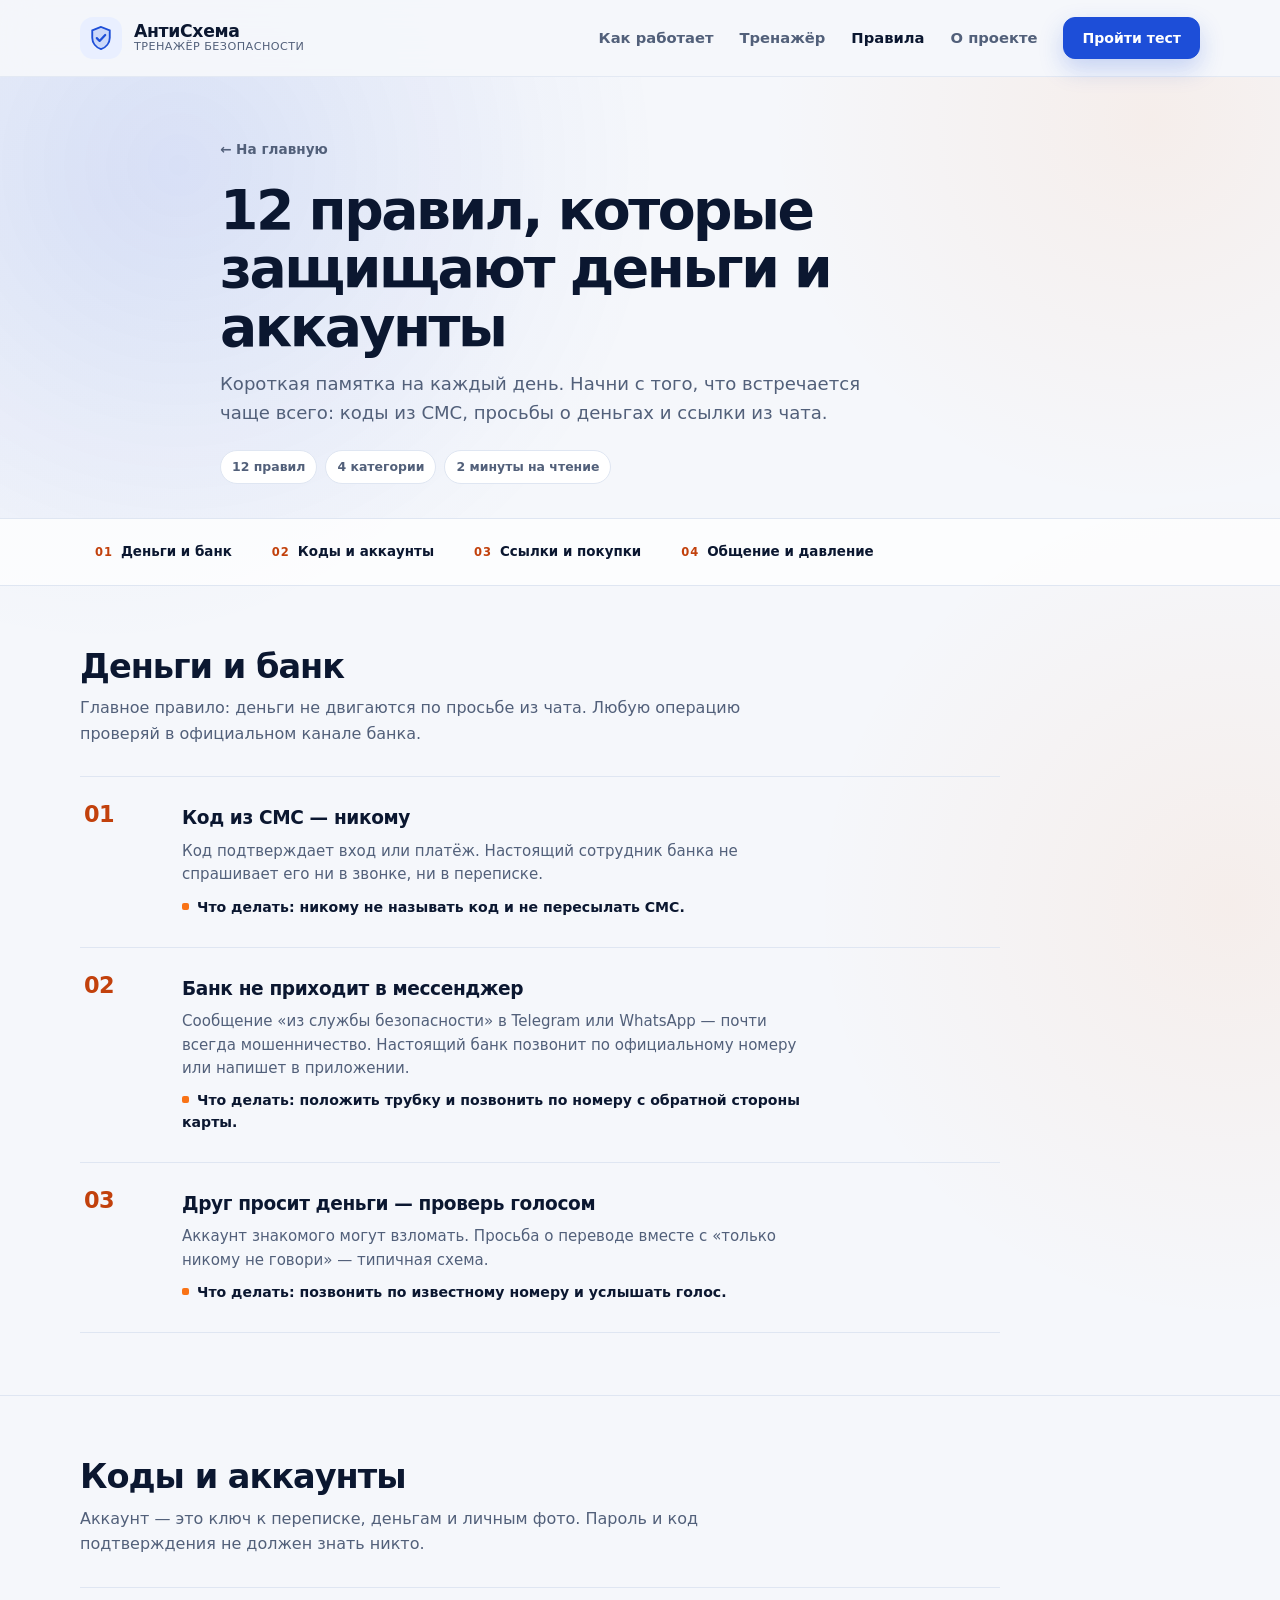
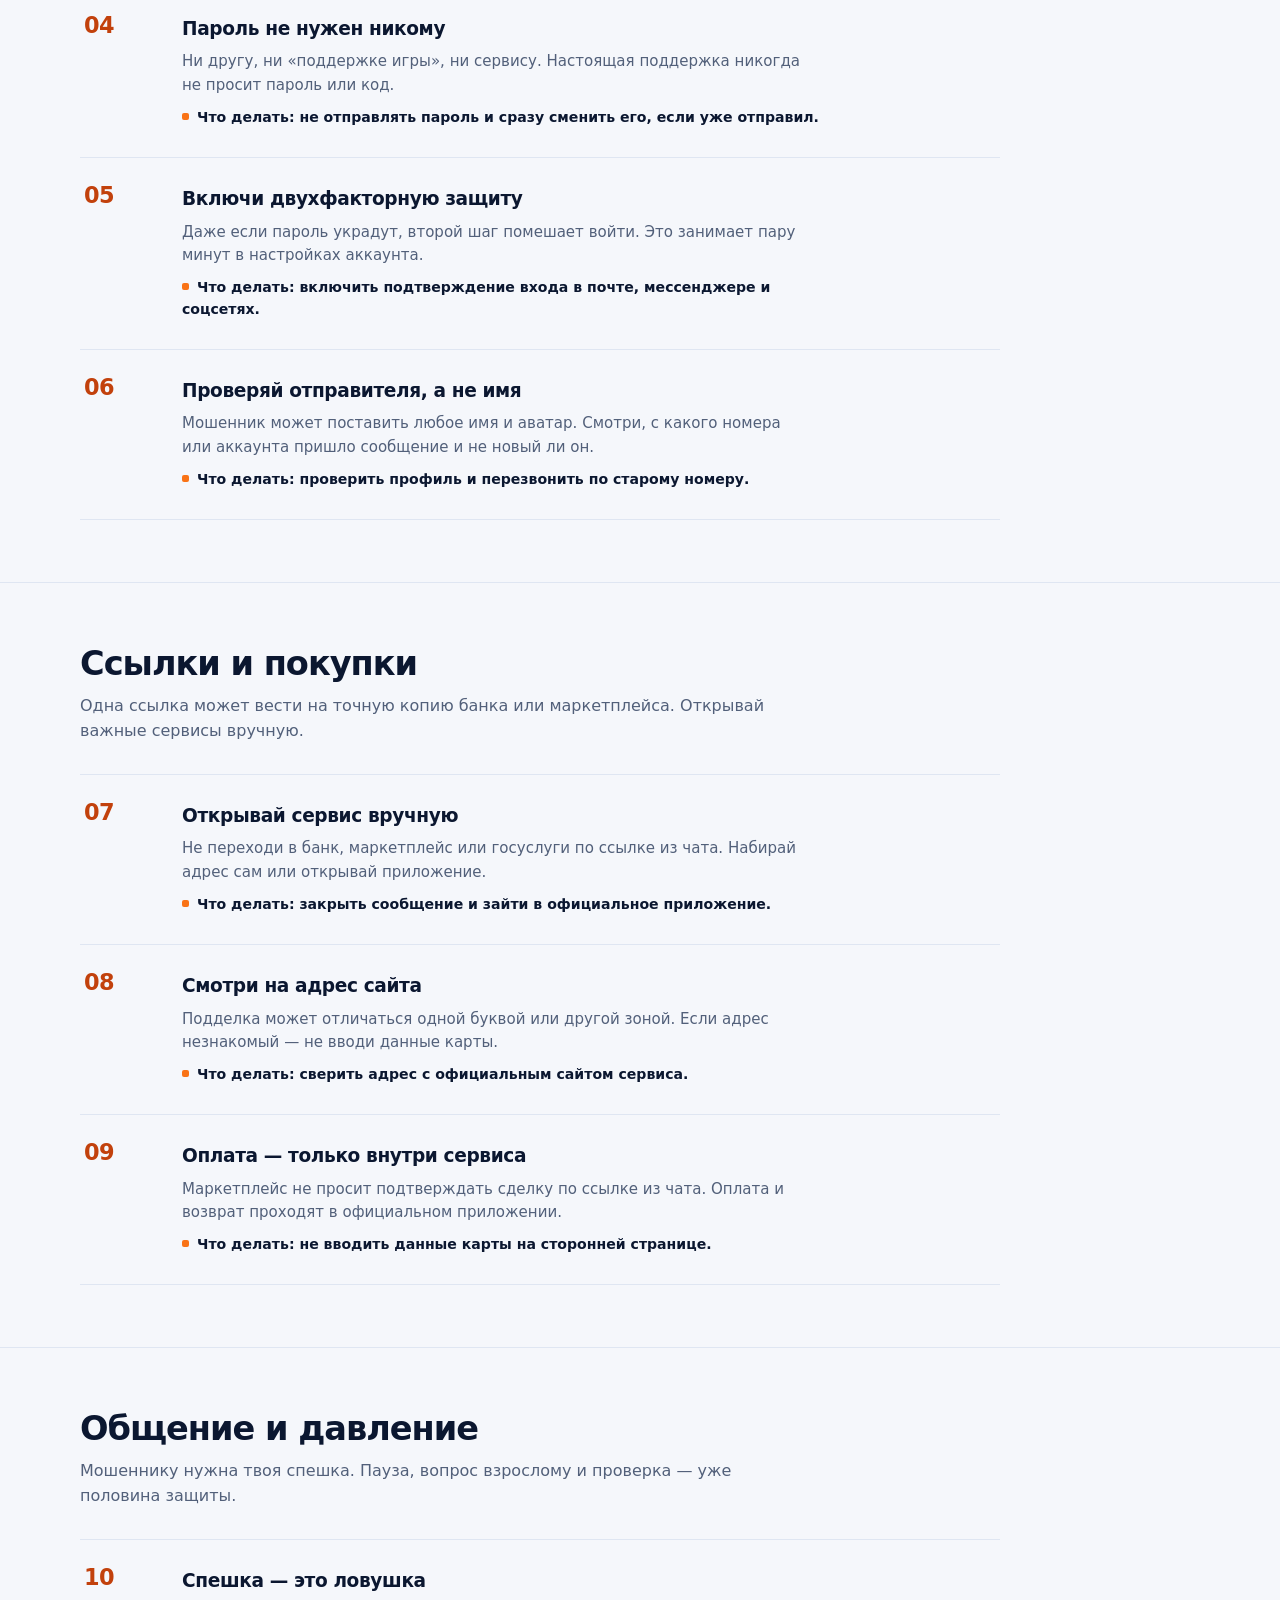
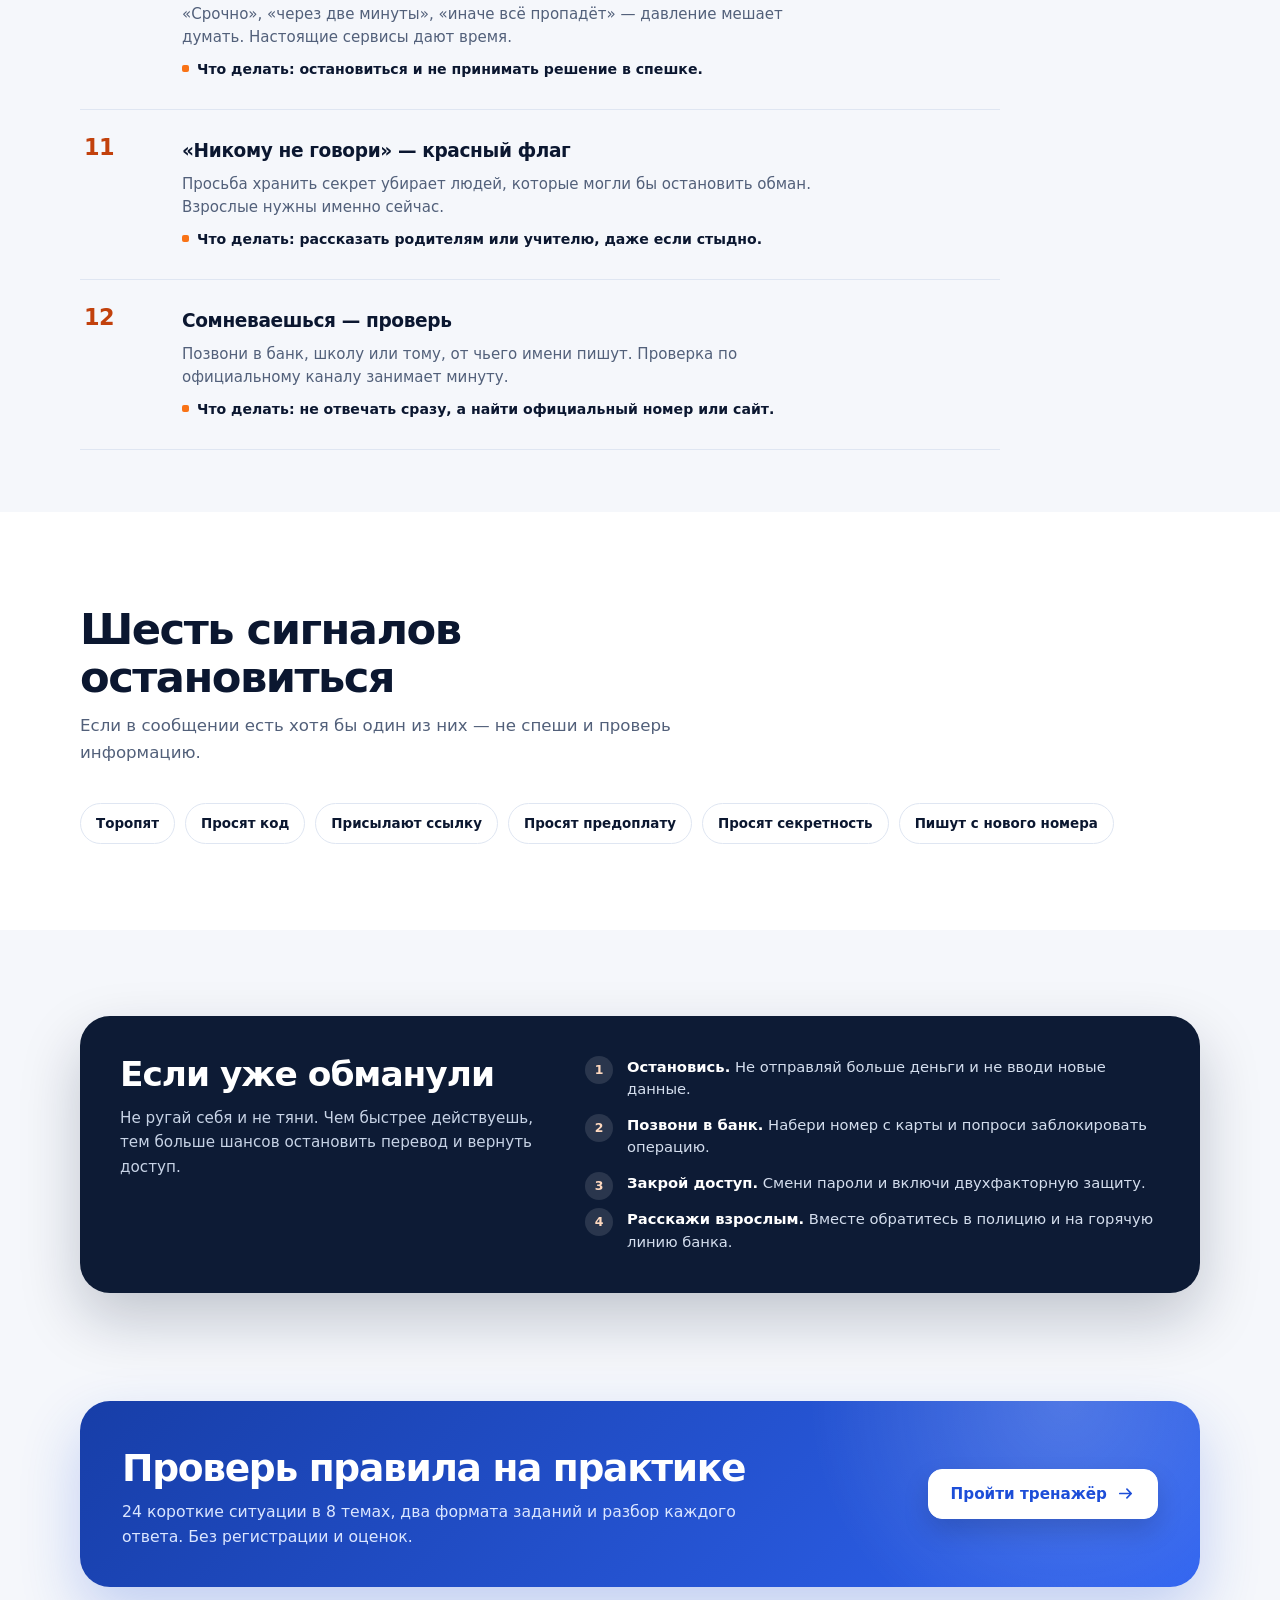
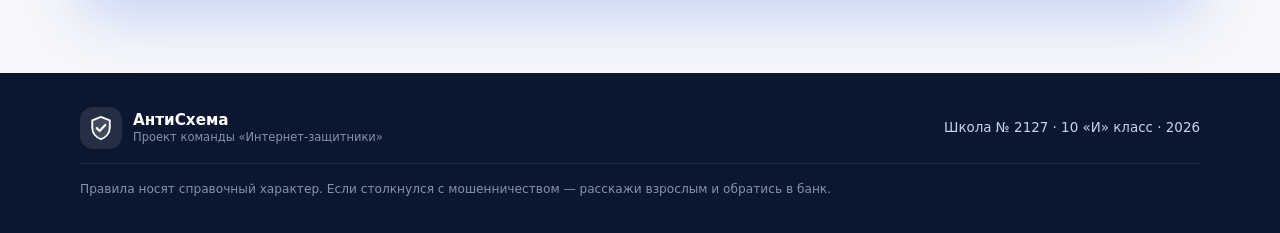
==== commit 1dbefd4c: "deploy: 24 scenarios in 8 themes with topic picker" ====
--- a/rules.html
+++ b/rules.html
@@ -246,7 +246,7 @@
         <div class="cta-panel">
           <div class="cta-copy">
             <h2>Проверь правила на практике</h2>
-            <p>10 коротких ситуаций, два формата заданий и разбор каждого ответа. Без регистрации и оценок.</p>
+            <p>24 короткие ситуации в 8 темах, два формата заданий и разбор каждого ответа. Без регистрации и оценок.</p>
           </div>
           <a class="button" href="trainer.html">
             Пройти тренажёр
--- a/css/styles.css
+++ b/css/styles.css
@@ -926,6 +926,110 @@
   color: var(--success);
 }
 
+.start-screen.is-compact {
+  min-height: 0;
+  padding: 4px 0 22px;
+}
+
+.start-screen.is-compact h3 {
+  margin-bottom: 8px;
+}
+
+.start-screen.is-compact p {
+  margin-bottom: 0;
+}
+
+.topics-title {
+  margin-bottom: 12px;
+  color: var(--muted);
+  font-size: 0.74rem;
+  font-weight: 800;
+  letter-spacing: 0.12em;
+  text-align: center;
+  text-transform: uppercase;
+}
+
+.topics-grid {
+  display: grid;
+  grid-template-columns: repeat(2, minmax(0, 1fr));
+  gap: 10px;
+}
+
+.topic-card {
+  display: flex;
+  align-items: center;
+  gap: 12px;
+  width: 100%;
+  padding: 13px 14px;
+  border: 1.5px solid var(--line);
+  border-radius: 16px;
+  background: #fff;
+  color: var(--ink);
+  text-align: left;
+  cursor: pointer;
+  transition: border-color 0.2s ease, background 0.2s ease, transform 0.2s ease, box-shadow 0.2s ease;
+}
+
+.topic-card:hover {
+  border-color: var(--primary);
+  background: #f8faff;
+  transform: translateY(-2px);
+  box-shadow: var(--shadow-sm);
+}
+
+.topic-icon {
+  display: grid;
+  place-items: center;
+  width: 40px;
+  height: 40px;
+  border-radius: 12px;
+  background: var(--primary-soft);
+  color: var(--primary);
+  flex: 0 0 auto;
+}
+
+.topic-icon svg {
+  width: 22px;
+  height: 22px;
+}
+
+.topic-body {
+  display: grid;
+  gap: 2px;
+  flex: 1;
+  min-width: 0;
+}
+
+.topic-body strong {
+  font-size: 0.92rem;
+  letter-spacing: -0.01em;
+}
+
+.topic-body span {
+  color: var(--muted);
+  font-size: 0.76rem;
+  line-height: 1.35;
+}
+
+.topic-count {
+  color: var(--muted);
+  font-size: 0.68rem;
+  font-weight: 700;
+  white-space: nowrap;
+  flex: 0 0 auto;
+}
+
+.topics-all {
+  display: flex;
+  flex-direction: column;
+  align-items: center;
+  margin-top: 18px;
+}
+
+.topics-all .start-note {
+  margin-top: 12px;
+}
+
 /* Progress */
 
 .game-top {
@@ -1006,10 +1110,24 @@
   color: var(--muted);
 }
 
+.chip-topic {
+  background: var(--accent-soft);
+  color: var(--accent-ink);
+}
+
 .task-title {
   font-size: clamp(1.3rem, 2.6vw, 1.65rem);
   line-height: 1.15;
   letter-spacing: -0.025em;
+}
+
+.task-title:focus,
+.task-title:focus-visible,
+.feedback:focus,
+.feedback:focus-visible,
+.result-screen h3:focus,
+.result-screen h3:focus-visible {
+  outline: none;
 }
 
 .task-subtitle {
@@ -2134,6 +2252,20 @@
     padding: 10px 4px;
   }
 
+  .start-screen.is-compact {
+    padding: 0 0 18px;
+  }
+
+  .topics-grid {
+    grid-template-columns: 1fr;
+  }
+
+  .topic-count {
+    white-space: normal;
+    text-align: right;
+    font-size: 0.64rem;
+  }
+
   .chat,
   .recognize-card {
     padding: 14px;
